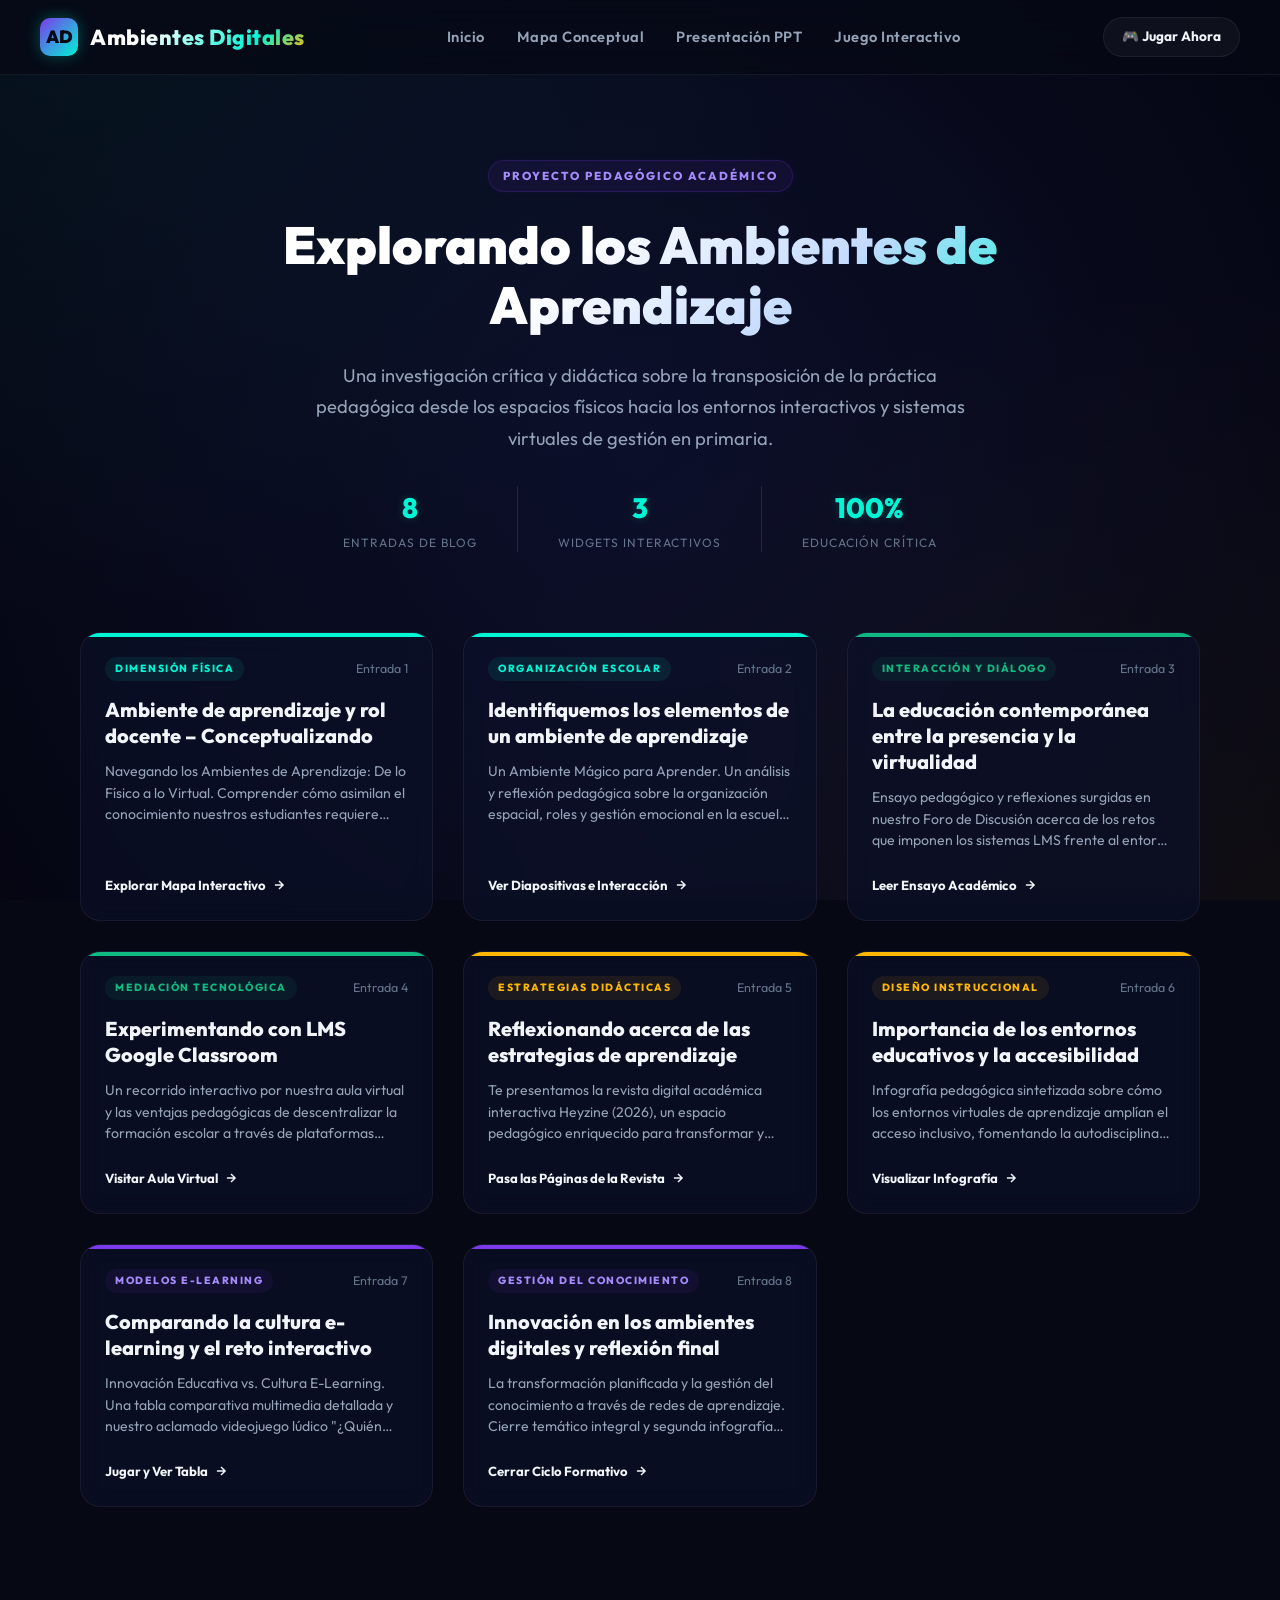
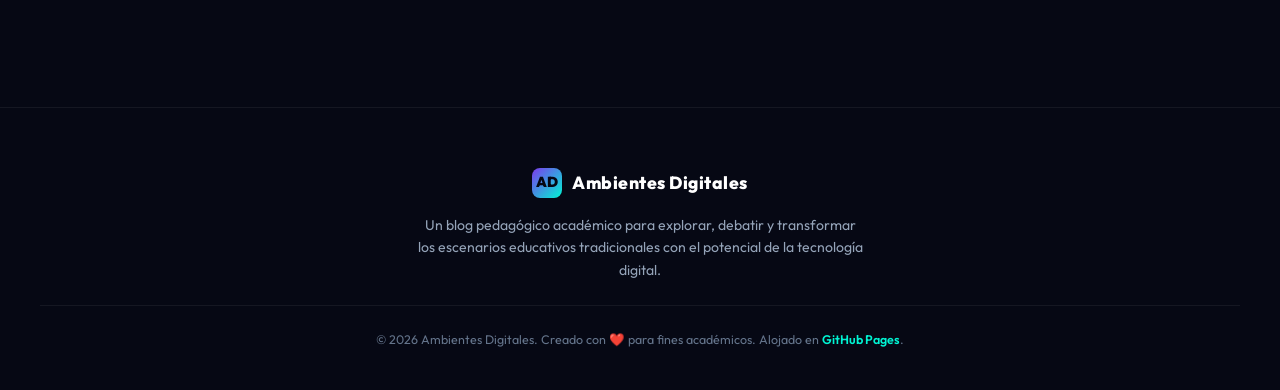
==== index.html @ 8cb9691a "Primer commit: Blog educativo de ambientes digitales" ====
<!DOCTYPE html>
<html lang="es">

<head>
    <meta charset="UTF-8">
    <meta name="viewport" content="width=device-width, initial-scale=1.0">
    <meta name="description" content="Ambientes Digitales - Blog educativo sobre la conceptualización, elementos e impacto de los ambientes de aprendizaje físicos y virtuales en la educación primaria.">
    <title>Ambientes Digitales - Inicio</title>
    <link rel="stylesheet" href="blog.css">
</head>

<body>
    <!-- CABECERA PREMIUM (NAVBAR) -->
    <nav class="navbar" id="navbar">
        <a href="index.html" class="nav-brand">
            <div class="nav-brand-logo">
                <span style="font-weight: 900; color: #060814; font-size: 1.1rem;">AD</span>
            </div>
            <h1>Ambientes Digitales</h1>
        </a>
        <ul class="nav-links" id="nav-links">
            <li><a href="index.html" class="active-nav">Inicio</a></li>
            <li><a href="entrada-1.html">Mapa Conceptual</a></li>
            <li><a href="entrada-2.html">Presentación PPT</a></li>
            <li><a href="entrada-7.html">Juego Interactivo</a></li>
        </ul>
        <a href="entrada-7.html" class="nav-btn">
            <span>🎮 Jugar Ahora</span>
        </a>
        <button class="menu-toggle" id="menu-toggle" aria-label="Abrir menú">
            <span style="font-size: 1.5rem;">☰</span>
        </button>
    </nav>

    <!-- PORTADA DE BIENVENIDA (HERO BANNER) -->
    <header class="hero-section">
        <span class="hero-badge">PROYECTO PEDAGÓGICO ACADÉMICO</span>
        <h2>Explorando los Ambientes de Aprendizaje</h2>
        <p>Una investigación crítica y didáctica sobre la transposición de la práctica pedagógica desde los espacios físicos hacia los entornos interactivos y sistemas virtuales de gestión en primaria.</p>
        
        <div class="hero-stats">
            <div class="stat-item">
                <span class="stat-number">8</span>
                <span class="stat-label">Entradas de Blog</span>
            </div>
            <div class="stat-item" style="border-left: 1px solid rgba(255,255,255,0.1); border-right: 1px solid rgba(255,255,255,0.1); padding: 0 40px;">
                <span class="stat-number">3</span>
                <span class="stat-label">Widgets Interactivos</span>
            </div>
            <div class="stat-item">
                <span class="stat-number">100%</span>
                <span class="stat-label">Educación Crítica</span>
            </div>
        </div>
    </header>

    <!-- REJILLA DE TARJETAS DE ENTRADAS -->
    <main class="posts-section">
        <div class="posts-grid">
            
            <!-- ENTRADA 1 -->
            <a href="entrada-1.html" class="post-card physical-branch">
                <div class="post-card-meta">
                    <span class="post-card-tag">Dimensión Física</span>
                    <span class="post-card-date">Entrada 1</span>
                </div>
                <h3>Ambiente de aprendizaje y rol docente – Conceptualizando</h3>
                <p class="post-card-excerpt">Navegando los Ambientes de Aprendizaje: De lo Físico a lo Virtual. Comprender cómo asimilan el conocimiento nuestros estudiantes requiere mirar con lupa los escenarios donde ocurre la magia de la educación.</p>
                <div class="post-card-action">
                    <span>Explorar Mapa Interactivo</span>
                    <svg viewBox="0 0 24 24"><path d="M5 12h14M12 5l7 7-7 7"/></svg>
                </div>
            </a>

            <!-- ENTRADA 2 -->
            <a href="entrada-2.html" class="post-card physical-branch">
                <div class="post-card-meta">
                    <span class="post-card-tag">Organización Escolar</span>
                    <span class="post-card-date">Entrada 2</span>
                </div>
                <h3>Identifiquemos los elementos de un ambiente de aprendizaje</h3>
                <p class="post-card-excerpt">Un Ambiente Mágico para Aprender. Un análisis y reflexión pedagógica sobre la organización espacial, roles y gestión emocional en la escuela básica de Villavicencio.</p>
                <div class="post-card-action">
                    <span>Ver Diapositivas e Interacción</span>
                    <svg viewBox="0 0 24 24"><path d="M5 12h14M12 5l7 7-7 7"/></svg>
                </div>
            </a>

            <!-- ENTRADA 3 -->
            <a href="entrada-3.html" class="post-card interaction-branch">
                <div class="post-card-meta">
                    <span class="post-card-tag">Interacción y Diálogo</span>
                    <span class="post-card-date">Entrada 3</span>
                </div>
                <h3>La educación contemporánea entre la presencia y la virtualidad</h3>
                <p class="post-card-excerpt">Ensayo pedagógico y reflexiones surgidas en nuestro Foro de Discusión acerca de los retos que imponen los sistemas LMS frente al entorno real humano.</p>
                <div class="post-card-action">
                    <span>Leer Ensayo Académico</span>
                    <svg viewBox="0 0 24 24"><path d="M5 12h14M12 5l7 7-7 7"/></svg>
                </div>
            </a>

            <!-- ENTRADA 4 -->
            <a href="entrada-4.html" class="post-card interaction-branch">
                <div class="post-card-meta">
                    <span class="post-card-tag">Mediación Tecnológica</span>
                    <span class="post-card-date">Entrada 4</span>
                </div>
                <h3>Experimentando con LMS Google Classroom</h3>
                <p class="post-card-excerpt">Un recorrido interactivo por nuestra aula virtual y las ventajas pedagógicas de descentralizar la formación escolar a través de plataformas constructivistas.</p>
                <div class="post-card-action">
                    <span>Visitar Aula Virtual</span>
                    <svg viewBox="0 0 24 24"><path d="M5 12h14M12 5l7 7-7 7"/></svg>
                </div>
            </a>

            <!-- ENTRADA 5 -->
            <a href="entrada-5.html" class="post-card virtual-branch">
                <div class="post-card-meta">
                    <span class="post-card-tag">Estrategias Didácticas</span>
                    <span class="post-card-date">Entrada 5</span>
                </div>
                <h3>Reflexionando acerca de las estrategias de aprendizaje</h3>
                <p class="post-card-excerpt">Te presentamos la revista digital académica interactiva Heyzine (2026), un espacio pedagógico enriquecido para transformar y flexibilizar el quehacer en el aula.</p>
                <div class="post-card-action">
                    <span>Pasa las Páginas de la Revista</span>
                    <svg viewBox="0 0 24 24"><path d="M5 12h14M12 5l7 7-7 7"/></svg>
                </div>
            </a>

            <!-- ENTRADA 6 -->
            <a href="entrada-6.html" class="post-card virtual-branch">
                <div class="post-card-meta">
                    <span class="post-card-tag">Diseño Instruccional</span>
                    <span class="post-card-date">Entrada 6</span>
                </div>
                <h3>Importancia de los entornos educativos y la accesibilidad</h3>
                <p class="post-card-excerpt">Infografía pedagógica sintetizada sobre cómo los entornos virtuales de aprendizaje amplían el acceso inclusivo, fomentando la autodisciplina del estudiante.</p>
                <div class="post-card-action">
                    <span>Visualizar Infografía</span>
                    <svg viewBox="0 0 24 24"><path d="M5 12h14M12 5l7 7-7 7"/></svg>
                </div>
            </a>

            <!-- ENTRADA 7 -->
            <a href="entrada-7.html" class="post-card general-branch">
                <div class="post-card-meta">
                    <span class="post-card-tag">Modelos E-Learning</span>
                    <span class="post-card-date">Entrada 7</span>
                </div>
                <h3>Comparando la cultura e-learning y el reto interactivo</h3>
                <p class="post-card-excerpt">Innovación Educativa vs. Cultura E-Learning. Una tabla comparativa multimedia detallada y nuestro aclamado videojuego lúdico "¿Quién Quiere Ser Gurú?".</p>
                <div class="post-card-action">
                    <span>Jugar y Ver Tabla</span>
                    <svg viewBox="0 0 24 24"><path d="M5 12h14M12 5l7 7-7 7"/></svg>
                </div>
            </a>

            <!-- ENTRADA 8 -->
            <a href="entrada-8.html" class="post-card general-branch">
                <div class="post-card-meta">
                    <span class="post-card-tag">Gestión del Conocimiento</span>
                    <span class="post-card-date">Entrada 8</span>
                </div>
                <h3>Innovación en los ambientes digitales y reflexión final</h3>
                <p class="post-card-excerpt">La transformación planificada y la gestión del conocimiento a través de redes de aprendizaje. Cierre temático integral y segunda infografía visual.</p>
                <div class="post-card-action">
                    <span>Cerrar Ciclo Formativo</span>
                    <svg viewBox="0 0 24 24"><path d="M5 12h14M12 5l7 7-7 7"/></svg>
                </div>
            </a>

        </div>
    </main>

    <!-- PIE DE PÁGINA -->
    <footer class="footer">
        <div class="footer-content">
            <a href="index.html" class="footer-logo">
                <div class="footer-logo-box">
                    <span style="font-weight: 900; color: #060814; font-size: 0.9rem;">AD</span>
                </div>
                <h4>Ambientes Digitales</h4>
            </a>
            <p class="footer-tagline">Un blog pedagógico académico para explorar, debatir y transformar los escenarios educativos tradicionales con el potencial de la tecnología digital.</p>
            <div class="footer-divider"></div>
            <p class="footer-copyright">&copy; 2026 Ambientes Digitales. Creado con ❤️ para fines académicos. Alojado en <a href="https://pages.github.com/" target="_blank" rel="noopener noreferrer">GitHub Pages</a>.</p>
        </div>
    </footer>

    <!-- MOBILE NAV TOGGLE SCRIPT -->
    <script>
        const menuToggle = document.getElementById('menu-toggle');
        const navLinks = document.getElementById('nav-links');
        
        menuToggle.addEventListener('click', () => {
            navLinks.style.display = navLinks.style.display === 'flex' ? 'none' : 'flex';
            if(navLinks.style.display === 'flex') {
                navLinks.style.flexDirection = 'column';
                navLinks.style.position = 'absolute';
                navLinks.style.top = '75px';
                navLinks.style.left = '0';
                navLinks.style.width = '100%';
                navLinks.style.background = 'rgba(6, 8, 20, 0.95)';
                navLinks.style.padding = '20px';
                navLinks.style.borderBottom = '1px solid rgba(255,255,255,0.06)';
            }
        });

        // Efecto scroll en Navbar
        window.addEventListener('scroll', () => {
            const navbar = document.getElementById('navbar');
            if (window.scrollY > 20) {
                navbar.classList.add('scrolled');
            } else {
                navbar.classList.remove('scrolled');
            }
        });
    </script>
</body>

</html>
---- blog.css ----
/* ==========================================================================
   BLOG ESTÁTICO PREMIUM - SISTEMA DE DISEÑO GLOBAL (blog.css)
   ========================================================================== */

/* Importación de Google Fonts: Outfit */
@import url('https://fonts.googleapis.com/css2?family=Outfit:wght@300;400;500;600;700;800;900&display=swap');

/* Variables CSS - Paleta Neon y Superficies */
:root {
    --bg-primary: #060814;
    --bg-surface: rgba(13, 17, 43, 0.6);
    --bg-surface-hover: rgba(22, 28, 66, 0.75);
    --border-color: rgba(255, 255, 255, 0.06);
    --border-color-hover: rgba(0, 245, 212, 0.35);
    
    --text-primary: #f1f5f9;
    --text-secondary: #94a3b8;
    --text-muted: #64748b;
    
    /* Neon Accents */
    --neon-cyan: #00f5d4;
    --neon-green: #10b981;
    --neon-yellow: #ffb703;
    --neon-purple: #7c3aed;
    --neon-pink: #ff007f;
    
    --transition-smooth: all 0.3s cubic-bezier(0.4, 0, 0.2, 1);
    --font-outfit: 'Outfit', -apple-system, BlinkMacSystemFont, "Segoe UI", Roboto, sans-serif;
}

/* Reset y Estilos Base */
* {
    box-sizing: border-box;
    margin: 0;
    padding: 0;
}

body {
    background-color: var(--bg-primary);
    background-image:
        radial-gradient(at 0% 0%, rgba(0, 245, 212, 0.05) 0px, transparent 50%),
        radial-gradient(at 100% 100%, rgba(255, 183, 3, 0.04) 0px, transparent 50%),
        radial-gradient(circle at center, #0c0f2a 0%, #050612 100%);
    background-attachment: fixed;
    color: var(--text-primary);
    font-family: var(--font-outfit);
    line-height: 1.6;
    overflow-x: hidden;
    -webkit-font-smoothing: antialiased;
}

/* Scrollbar Personalizado */
::-webkit-scrollbar {
    width: 8px;
    height: 8px;
}
::-webkit-scrollbar-track {
    background: rgba(255, 255, 255, 0.02);
}
::-webkit-scrollbar-thumb {
    background: rgba(255, 255, 255, 0.1);
    border-radius: 4px;
}
::-webkit-scrollbar-thumb:hover {
    background: rgba(0, 245, 212, 0.4);
}

/* ==========================================================================
   CABECERA PREMIUM (NAVBAR)
   ========================================================================== */
.navbar {
    position: fixed;
    top: 0;
    left: 0;
    width: 100%;
    height: 75px;
    background: rgba(6, 8, 20, 0.75);
    backdrop-filter: blur(16px);
    -webkit-backdrop-filter: blur(16px);
    border-bottom: 1px solid var(--border-color);
    z-index: 1000;
    display: flex;
    justify-content: space-between;
    align-items: center;
    padding: 0 40px;
    transition: var(--transition-smooth);
}

.navbar.scrolled {
    height: 65px;
    background: rgba(5, 7, 18, 0.9);
    box-shadow: 0 4px 30px rgba(0, 0, 0, 0.3);
}

.nav-brand {
    display: flex;
    align-items: center;
    gap: 12px;
    text-decoration: none;
}

.nav-brand-logo {
    display: flex;
    align-items: center;
    justify-content: center;
    width: 38px;
    height: 38px;
    border-radius: 10px;
    background: linear-gradient(135deg, var(--neon-purple), var(--neon-cyan));
    box-shadow: 0 0 15px rgba(0, 245, 212, 0.3);
}

.nav-brand h1 {
    font-size: 1.35rem;
    font-weight: 800;
    background: linear-gradient(135deg, #ffffff 30%, var(--neon-cyan) 75%, var(--neon-yellow) 100%);
    -webkit-background-clip: text;
    -webkit-text-fill-color: transparent;
    letter-spacing: 0.5px;
}

.nav-links {
    display: flex;
    align-items: center;
    gap: 32px;
    list-style: none;
}

.nav-links a {
    color: var(--text-secondary);
    text-decoration: none;
    font-size: 0.92rem;
    font-weight: 600;
    letter-spacing: 0.5px;
    transition: var(--transition-smooth);
    position: relative;
    padding: 6px 0;
}

.nav-links a:hover {
    color: var(--neon-cyan);
    text-shadow: 0 0 8px rgba(0, 245, 212, 0.4);
}

.nav-links a::after {
    content: '';
    position: absolute;
    bottom: 0;
    left: 0;
    width: 0;
    height: 2px;
    background: var(--neon-cyan);
    box-shadow: 0 0 8px var(--neon-cyan);
    transition: var(--transition-smooth);
}

.nav-links a:hover::after {
    width: 100%;
}

.nav-btn {
    background: rgba(255, 255, 255, 0.04);
    border: 1px solid var(--border-color);
    color: var(--text-primary);
    padding: 8px 18px;
    border-radius: 20px;
    font-size: 0.85rem;
    font-weight: 700;
    text-decoration: none;
    display: inline-flex;
    align-items: center;
    gap: 8px;
    cursor: pointer;
    transition: var(--transition-smooth);
}

.nav-btn:hover {
    background: var(--neon-cyan);
    color: #060814;
    border-color: var(--neon-cyan);
    box-shadow: 0 0 15px rgba(0, 245, 212, 0.4);
    transform: translateY(-1px);
}

.menu-toggle {
    display: none;
    background: transparent;
    border: none;
    color: var(--text-primary);
    font-size: 1.5rem;
    cursor: pointer;
    outline: none;
}

/* ==========================================================================
   PORTADA DE BIENVENIDA (BANNER)
   ========================================================================== */
.hero-section {
    padding: 160px 20px 80px 20px;
    text-align: center;
    max-width: 900px;
    margin: 0 auto;
    position: relative;
}

.hero-badge {
    background: rgba(124, 58, 237, 0.08);
    border: 1px solid rgba(124, 58, 237, 0.2);
    color: #a78bfa;
    font-size: 0.72rem;
    font-weight: 800;
    text-transform: uppercase;
    letter-spacing: 2px;
    padding: 6px 14px;
    border-radius: 30px;
    display: inline-block;
    margin-bottom: 24px;
    box-shadow: 0 0 10px rgba(124, 58, 237, 0.05);
}

.hero-section h2 {
    font-size: 3.25rem;
    font-weight: 900;
    line-height: 1.15;
    margin-bottom: 24px;
    background: linear-gradient(135deg, #ffffff 40%, #c3dafe 70%, var(--neon-cyan) 100%);
    -webkit-background-clip: text;
    -webkit-text-fill-color: transparent;
}

.hero-section p {
    font-size: 1.15rem;
    color: var(--text-secondary);
    max-width: 650px;
    margin: 0 auto 32px auto;
    line-height: 1.7;
}

.hero-stats {
    display: flex;
    justify-content: center;
    align-items: center;
    gap: 40px;
    margin-top: 20px;
}

.stat-item {
    display: flex;
    flex-direction: column;
    align-items: center;
}

.stat-number {
    font-size: 1.75rem;
    font-weight: 800;
    color: var(--neon-cyan);
    text-shadow: 0 0 10px rgba(0, 245, 212, 0.2);
}

.stat-label {
    font-size: 0.75rem;
    color: var(--text-muted);
    text-transform: uppercase;
    letter-spacing: 1px;
    margin-top: 2px;
}

/* ==========================================================================
   REJILLA DE TARJETAS DE ENTRADAS (INDEX GRID)
   ========================================================================== */
.posts-section {
    padding: 0 40px 100px 40px;
    max-width: 1200px;
    margin: 0 auto;
}

.posts-grid {
    display: grid;
    grid-template-columns: repeat(auto-fill, minmax(350px, 1fr));
    gap: 30px;
}

/* Estilo Glassmorphism Premium de Tarjetas */
.post-card {
    background: var(--bg-surface);
    backdrop-filter: blur(12px);
    -webkit-backdrop-filter: blur(12px);
    border: 1px solid var(--border-color);
    border-radius: 20px;
    padding: 24px;
    display: flex;
    flex-direction: column;
    height: 100%;
    position: relative;
    overflow: hidden;
    text-decoration: none;
    color: var(--text-primary);
    transition: var(--transition-smooth);
}

/* Brillo Neón en el hover */
.post-card::before {
    content: '';
    position: absolute;
    top: 0;
    left: 0;
    width: 100%;
    height: 4px;
    transition: var(--transition-smooth);
}

.post-card.physical-branch::before { background: var(--neon-cyan); }
.post-card.interaction-branch::before { background: var(--neon-green); }
.post-card.virtual-branch::before { background: var(--neon-yellow); }
.post-card.general-branch::before { background: var(--neon-purple); }

.post-card:hover {
    background: var(--bg-surface-hover);
    transform: translateY(-6px);
    box-shadow: 0 15px 35px rgba(0, 0, 0, 0.4);
}

.post-card.physical-branch:hover { border-color: rgba(0, 245, 212, 0.25); box-shadow: 0 15px 35px rgba(0, 245, 212, 0.05); }
.post-card.interaction-branch:hover { border-color: rgba(16, 185, 129, 0.25); box-shadow: 0 15px 35px rgba(16, 185, 129, 0.05); }
.post-card.virtual-branch:hover { border-color: rgba(255, 183, 3, 0.25); box-shadow: 0 15px 35px rgba(255, 183, 3, 0.05); }
.post-card.general-branch:hover { border-color: rgba(124, 58, 237, 0.25); box-shadow: 0 15px 35px rgba(124, 58, 237, 0.05); }

/* Detalles internos de Tarjetas */
.post-card-meta {
    display: flex;
    justify-content: space-between;
    align-items: center;
    margin-bottom: 16px;
}

.post-card-tag {
    font-size: 0.65rem;
    font-weight: 800;
    text-transform: uppercase;
    letter-spacing: 1.5px;
    padding: 4px 10px;
    border-radius: 20px;
}

.post-card.physical-branch .post-card-tag { background: rgba(0, 245, 212, 0.08); color: var(--neon-cyan); }
.post-card.interaction-branch .post-card-tag { background: rgba(16, 185, 129, 0.08); color: var(--neon-green); }
.post-card.virtual-branch .post-card-tag { background: rgba(255, 183, 3, 0.08); color: var(--neon-yellow); }
.post-card.general-branch .post-card-tag { background: rgba(124, 58, 237, 0.08); color: #a78bfa; }

.post-card-date {
    font-size: 0.78rem;
    color: var(--text-muted);
}

.post-card h3 {
    font-size: 1.25rem;
    font-weight: 800;
    margin-bottom: 12px;
    line-height: 1.3;
    transition: var(--transition-smooth);
}

.post-card:hover h3 {
    color: #ffffff;
}

.post-card.physical-branch:hover h3 { text-shadow: 0 0 5px rgba(0, 245, 212, 0.2); }
.post-card.interaction-branch:hover h3 { text-shadow: 0 0 5px rgba(16, 185, 129, 0.2); }
.post-card.virtual-branch:hover h3 { text-shadow: 0 0 5px rgba(255, 183, 3, 0.2); }
.post-card.general-branch:hover h3 { text-shadow: 0 0 5px rgba(124, 58, 237, 0.2); }

.post-card-excerpt {
    font-size: 0.88rem;
    color: var(--text-secondary);
    line-height: 1.5;
    margin-bottom: 24px;
    display: -webkit-box;
    -webkit-line-clamp: 3;
    -webkit-box-orient: vertical;
    overflow: hidden;
}

.post-card-action {
    margin-top: auto;
    font-size: 0.82rem;
    font-weight: 700;
    display: inline-flex;
    align-items: center;
    gap: 6px;
    color: var(--text-primary);
    transition: var(--transition-smooth);
}

.post-card-action svg {
    width: 14px;
    height: 14px;
    stroke: currentColor;
    stroke-width: 2.5;
    fill: none;
    transition: var(--transition-smooth);
}

.post-card:hover .post-card-action {
    gap: 10px;
}
.post-card.physical-branch:hover .post-card-action { color: var(--neon-cyan); }
.post-card.interaction-branch:hover .post-card-action { color: var(--neon-green); }
.post-card.virtual-branch:hover .post-card-action { color: var(--neon-yellow); }
.post-card.general-branch:hover .post-card-action { color: #a78bfa; }

/* ==========================================================================
   ESTRUCTURA DE PÁGINAS DE ENTRADAS (ARTICLE VIEW)
   ========================================================================== */
.article-container {
    max-width: 820px;
    margin: 120px auto 80px auto;
    padding: 0 24px;
}

/* Cabecera del Artículo */
.article-header {
    margin-bottom: 35px;
    text-align: center;
}

.back-link {
    display: inline-flex;
    align-items: center;
    gap: 8px;
    color: var(--text-secondary);
    text-decoration: none;
    font-size: 0.88rem;
    font-weight: 700;
    margin-bottom: 24px;
    transition: var(--transition-smooth);
}

.back-link:hover {
    color: var(--neon-cyan);
    transform: translateX(-4px);
}

.back-link svg {
    width: 16px;
    height: 16px;
    stroke: currentColor;
    stroke-width: 2.5;
    fill: none;
}

.article-title {
    font-size: 2.5rem;
    font-weight: 900;
    line-height: 1.2;
    color: #ffffff;
    margin-bottom: 20px;
    background: linear-gradient(135deg, #ffffff 40%, var(--neon-cyan) 100%);
    -webkit-background-clip: text;
    -webkit-text-fill-color: transparent;
}

.article-meta {
    display: flex;
    justify-content: center;
    align-items: center;
    gap: 20px;
    font-size: 0.85rem;
    color: var(--text-muted);
}

.author-info {
    display: flex;
    align-items: center;
    gap: 8px;
}

.author-avatar {
    width: 24px;
    height: 24px;
    border-radius: 50%;
    background: var(--neon-purple);
}

/* Cuerpo del Artículo */
.article-content {
    background: var(--bg-surface);
    backdrop-filter: blur(12px);
    -webkit-backdrop-filter: blur(12px);
    border: 1px solid var(--border-color);
    border-radius: 24px;
    padding: 40px;
    font-size: 1.05rem;
    color: var(--text-primary);
    line-height: 1.7;
    margin-bottom: 40px;
    box-shadow: 0 10px 30px rgba(0, 0, 0, 0.3);
}

.article-content h2 {
    font-size: 1.6rem;
    font-weight: 800;
    color: #ffffff;
    margin: 35px 0 16px 0;
    display: flex;
    align-items: center;
    gap: 10px;
}

.article-content h2::before {
    content: '';
    display: inline-block;
    width: 4px;
    height: 24px;
    background: var(--neon-cyan);
    border-radius: 2px;
    box-shadow: 0 0 8px var(--neon-cyan);
}

.article-content p {
    margin-bottom: 20px;
}

.article-content strong {
    color: #ffffff;
    font-weight: 700;
}

/* Citas Destacadas Premium (Blockquotes) */
.article-quote {
    background: rgba(124, 58, 237, 0.05);
    border-left: 4px solid var(--neon-purple);
    border-radius: 0 16px 16px 0;
    padding: 20px 24px;
    margin: 30px 0;
    font-style: italic;
    font-size: 1.08rem;
    color: #c084fc;
}

.article-quote-author {
    display: block;
    font-size: 0.8rem;
    font-style: normal;
    font-weight: 700;
    text-transform: uppercase;
    letter-spacing: 1px;
    color: var(--text-muted);
    margin-top: 8px;
}

/* Bloques de Referencias Bibliográficas */
.references-box {
    background: rgba(255, 255, 255, 0.01);
    border: 1px solid rgba(255, 255, 255, 0.03);
    border-radius: 16px;
    padding: 24px;
    margin-top: 40px;
}

.references-box h3 {
    font-size: 0.95rem;
    text-transform: uppercase;
    letter-spacing: 1.5px;
    color: var(--text-secondary);
    margin-bottom: 16px;
    font-weight: 700;
}

.references-list {
    list-style: none;
    font-size: 0.88rem;
    color: var(--text-secondary);
    display: flex;
    flex-direction: column;
    gap: 12px;
}

.references-list li {
    padding-left: 16px;
    text-indent: -16px;
}

/* ==========================================================================
   COMPONENTES INTERACTIVOS INCORPORADOS (WIDGETS)
   ========================================================================== */

/* 1. Visor de Diapositivas (Slider/PDF) en Entrada 2 */
.slide-viewer-container {
    background: #000;
    border-radius: 16px;
    border: 1px solid rgba(255, 255, 255, 0.08);
    position: relative;
    overflow: hidden;
    margin: 30px 0;
    box-shadow: 0 10px 25px rgba(0, 0, 0, 0.5);
}

.slide-viewer-header {
    background: rgba(13, 17, 43, 0.9);
    padding: 12px 20px;
    display: flex;
    justify-content: space-between;
    align-items: center;
    border-bottom: 1px solid rgba(255, 255, 255, 0.05);
}

.slide-viewer-title {
    font-size: 0.85rem;
    font-weight: 700;
    color: var(--neon-cyan);
    text-transform: uppercase;
    letter-spacing: 1px;
}

.slide-iframe {
    width: 100%;
    height: 480px;
    border: none;
    display: block;
}

/* Acordeón para Resumen de Diapositivas (Entrada 2) */
.slides-accordion-box {
    margin: 30px 0;
    display: flex;
    flex-direction: column;
    gap: 12px;
}

.slide-accordion-item {
    border: 1px solid var(--border-color);
    border-radius: 12px;
    overflow: hidden;
    background: rgba(255, 255, 255, 0.01);
}

.slide-accordion-header {
    background: rgba(255, 255, 255, 0.02);
    padding: 16px 20px;
    font-weight: 700;
    font-size: 0.95rem;
    display: flex;
    justify-content: space-between;
    align-items: center;
    cursor: pointer;
    transition: var(--transition-smooth);
}

.slide-accordion-header:hover {
    background: rgba(0, 245, 212, 0.04);
    color: var(--neon-cyan);
}

.slide-accordion-icon {
    width: 12px;
    height: 12px;
    stroke: currentColor;
    stroke-width: 2.5;
    fill: none;
    transition: transform 0.25s;
}

.slide-accordion-item.open .slide-accordion-icon {
    transform: rotate(180deg);
}

.slide-accordion-body {
    max-height: 0;
    overflow: hidden;
    transition: max-height 0.3s cubic-bezier(0, 1, 0, 1);
    background: rgba(0, 0, 0, 0.1);
}

.slide-accordion-item.open .slide-accordion-body {
    max-height: 500px;
    transition: max-height 0.3s cubic-bezier(1, 0, 1, 0);
}

.slide-accordion-content {
    padding: 20px;
    font-size: 0.92rem;
    color: var(--text-secondary);
    line-height: 1.6;
}

/* 2. Tarjetas Premium de Recursos Externos (Google Classroom & Heyzine) */
.resource-embed-card {
    background: linear-gradient(135deg, rgba(13, 17, 43, 0.8), rgba(6, 8, 20, 0.9));
    border: 1px solid var(--border-color);
    border-radius: 20px;
    padding: 32px;
    margin: 30px 0;
    display: flex;
    align-items: center;
    gap: 30px;
    position: relative;
    overflow: hidden;
}

.resource-embed-card::after {
    content: '';
    position: absolute;
    bottom: -50px;
    right: -50px;
    width: 150px;
    height: 150px;
    background: radial-gradient(circle, rgba(0, 245, 212, 0.15) 0%, transparent 70%);
    pointer-events: none;
}

.resource-card-icon-box {
    width: 70px;
    height: 70px;
    border-radius: 16px;
    background: rgba(255, 255, 255, 0.03);
    border: 1px solid rgba(255, 255, 255, 0.08);
    display: flex;
    align-items: center;
    justify-content: center;
    flex-shrink: 0;
}

.resource-card-icon-box.classroom {
    background: rgba(16, 185, 129, 0.05);
    border-color: rgba(16, 185, 129, 0.2);
}

.resource-card-icon-box.heyzine {
    background: rgba(255, 183, 3, 0.05);
    border-color: rgba(255, 183, 3, 0.2);
}

.resource-card-info {
    flex-grow: 1;
}

.resource-card-title {
    font-size: 1.15rem;
    font-weight: 800;
    color: #ffffff;
    margin-bottom: 6px;
}

.resource-card-desc {
    font-size: 0.88rem;
    color: var(--text-secondary);
    margin-bottom: 16px;
}

/* 3. Visualizador Lightbox de Imágenes (Infografías 1 & 2, Cuadro Comparativo) */
.lightbox-trigger-box {
    position: relative;
    border-radius: 16px;
    border: 1px solid var(--border-color);
    overflow: hidden;
    margin: 30px 0;
    cursor: zoom-in;
    box-shadow: 0 10px 25px rgba(0, 0, 0, 0.3);
}

.lightbox-trigger-img {
    width: 100%;
    height: auto;
    display: block;
    transition: var(--transition-smooth);
}

.lightbox-trigger-box:hover .lightbox-trigger-img {
    transform: scale(1.02);
}

.lightbox-overlay-label {
    position: absolute;
    bottom: 0;
    left: 0;
    width: 100%;
    padding: 16px;
    background: linear-gradient(to top, rgba(6, 8, 20, 0.95) 40%, rgba(6, 8, 20, 0.7) 70%, transparent 100%);
    display: flex;
    justify-content: space-between;
    align-items: center;
    transform: translateY(100%);
    transition: var(--transition-smooth);
}

.lightbox-trigger-box:hover .lightbox-overlay-label {
    transform: translateY(0);
}

.lightbox-label-text {
    font-size: 0.85rem;
    font-weight: 700;
    color: #ffffff;
}

.lightbox-label-icon {
    font-size: 0.75rem;
    font-weight: 800;
    text-transform: uppercase;
    letter-spacing: 1px;
    color: var(--neon-cyan);
    display: flex;
    align-items: center;
    gap: 4px;
}

/* Lightbox Modal Real */
.lightbox-modal {
    position: fixed;
    top: 0;
    left: 0;
    width: 100%;
    height: 100%;
    background: rgba(4, 5, 12, 0.95);
    z-index: 10000;
    display: none;
    align-items: center;
    justify-content: center;
    padding: 20px;
    cursor: zoom-out;
}

.lightbox-modal.active {
    display: flex;
    animation: lightboxFadeIn 0.3s ease forwards;
}

@keyframes lightboxFadeIn {
    from { opacity: 0; }
    to { opacity: 1; }
}

.lightbox-modal-content {
    max-width: 95%;
    max-height: 90%;
    object-fit: contain;
    border-radius: 12px;
    border: 1px solid rgba(255, 255, 255, 0.1);
    box-shadow: 0 10px 40px rgba(0, 0, 0, 0.8);
    transform: scale(0.95);
    transition: var(--transition-smooth);
}

.lightbox-modal.active .lightbox-modal-content {
    transform: scale(1);
}

.lightbox-modal-close {
    position: absolute;
    top: 24px;
    right: 24px;
    background: rgba(255, 255, 255, 0.05);
    border: 1px solid rgba(255, 255, 255, 0.1);
    color: #ffffff;
    width: 40px;
    height: 40px;
    border-radius: 50%;
    cursor: pointer;
    display: flex;
    align-items: center;
    justify-content: center;
    font-size: 1.2rem;
    transition: var(--transition-smooth);
}

.lightbox-modal-close:hover {
    background: rgba(255, 0, 127, 0.2);
    color: var(--neon-pink);
    border-color: var(--neon-pink);
}

/* ==========================================================================
   WIDGET DE COMENTARIOS (CUSDIS SECTION)
   ========================================================================== */
.comments-section {
    background: var(--bg-surface);
    backdrop-filter: blur(12px);
    border: 1px solid var(--border-color);
    border-radius: 24px;
    padding: 32px 40px;
    margin-top: 40px;
    box-shadow: 0 10px 30px rgba(0, 0, 0, 0.3);
}

.comments-title {
    font-size: 1.2rem;
    font-weight: 800;
    color: #ffffff;
    margin-bottom: 24px;
    display: flex;
    align-items: center;
    gap: 8px;
}

.comments-title svg {
    width: 18px;
    height: 18px;
    stroke: var(--neon-cyan);
    stroke-width: 2.5;
    fill: none;
}

/* ==========================================================================
   PIE DE PÁGINA (FOOTER)
   ========================================================================== */
.footer {
    background: rgba(6, 8, 20, 0.9);
    border-top: 1px solid var(--border-color);
    padding: 60px 40px 40px 40px;
    text-align: center;
    margin-top: 100px;
}

.footer-content {
    max-width: 1200px;
    margin: 0 auto;
}

.footer-logo {
    display: inline-flex;
    align-items: center;
    gap: 10px;
    margin-bottom: 16px;
    text-decoration: none;
}

.footer-logo-box {
    width: 30px;
    height: 30px;
    border-radius: 8px;
    background: linear-gradient(135deg, var(--neon-purple), var(--neon-cyan));
    display: flex;
    align-items: center;
    justify-content: center;
}

.footer-logo h4 {
    font-size: 1.1rem;
    font-weight: 800;
    color: #ffffff;
    letter-spacing: 0.5px;
}

.footer-tagline {
    font-size: 0.88rem;
    color: var(--text-secondary);
    margin-bottom: 24px;
    max-width: 450px;
    margin-left: auto;
    margin-right: auto;
}

.footer-divider {
    height: 1px;
    background: var(--border-color);
    margin-bottom: 24px;
}

.footer-copyright {
    font-size: 0.78rem;
    color: var(--text-muted);
}

.footer-copyright a {
    color: var(--neon-cyan);
    text-decoration: none;
    font-weight: 600;
}

/* ==========================================================================
   8. RESPONSIVE DESIGN (MEDIA QUERIES DE ADAPTACIÓN)
   ========================================================================== */
@media (max-width: 991px) {
    .navbar {
        padding: 0 24px;
    }
    
    .hero-section h2 {
        font-size: 2.5rem;
    }
    
    .posts-grid {
        grid-template-columns: 1fr;
    }
    
    .article-title {
        font-size: 2.1rem;
    }
    
    .article-content {
        padding: 24px;
    }
}

@media (max-width: 768px) {
    .nav-links {
        display: none; /* Se implementará menu móvil overlay en js si es necesario */
    }
    
    .menu-toggle {
        display: block;
    }
    
    .hero-stats {
        flex-direction: column;
        gap: 20px;
    }
    
    .resource-embed-card {
        flex-direction: column;
        text-align: center;
        padding: 24px;
        gap: 16px;
    }
    
    .resource-card-icon-box {
        margin: 0 auto;
    }
}
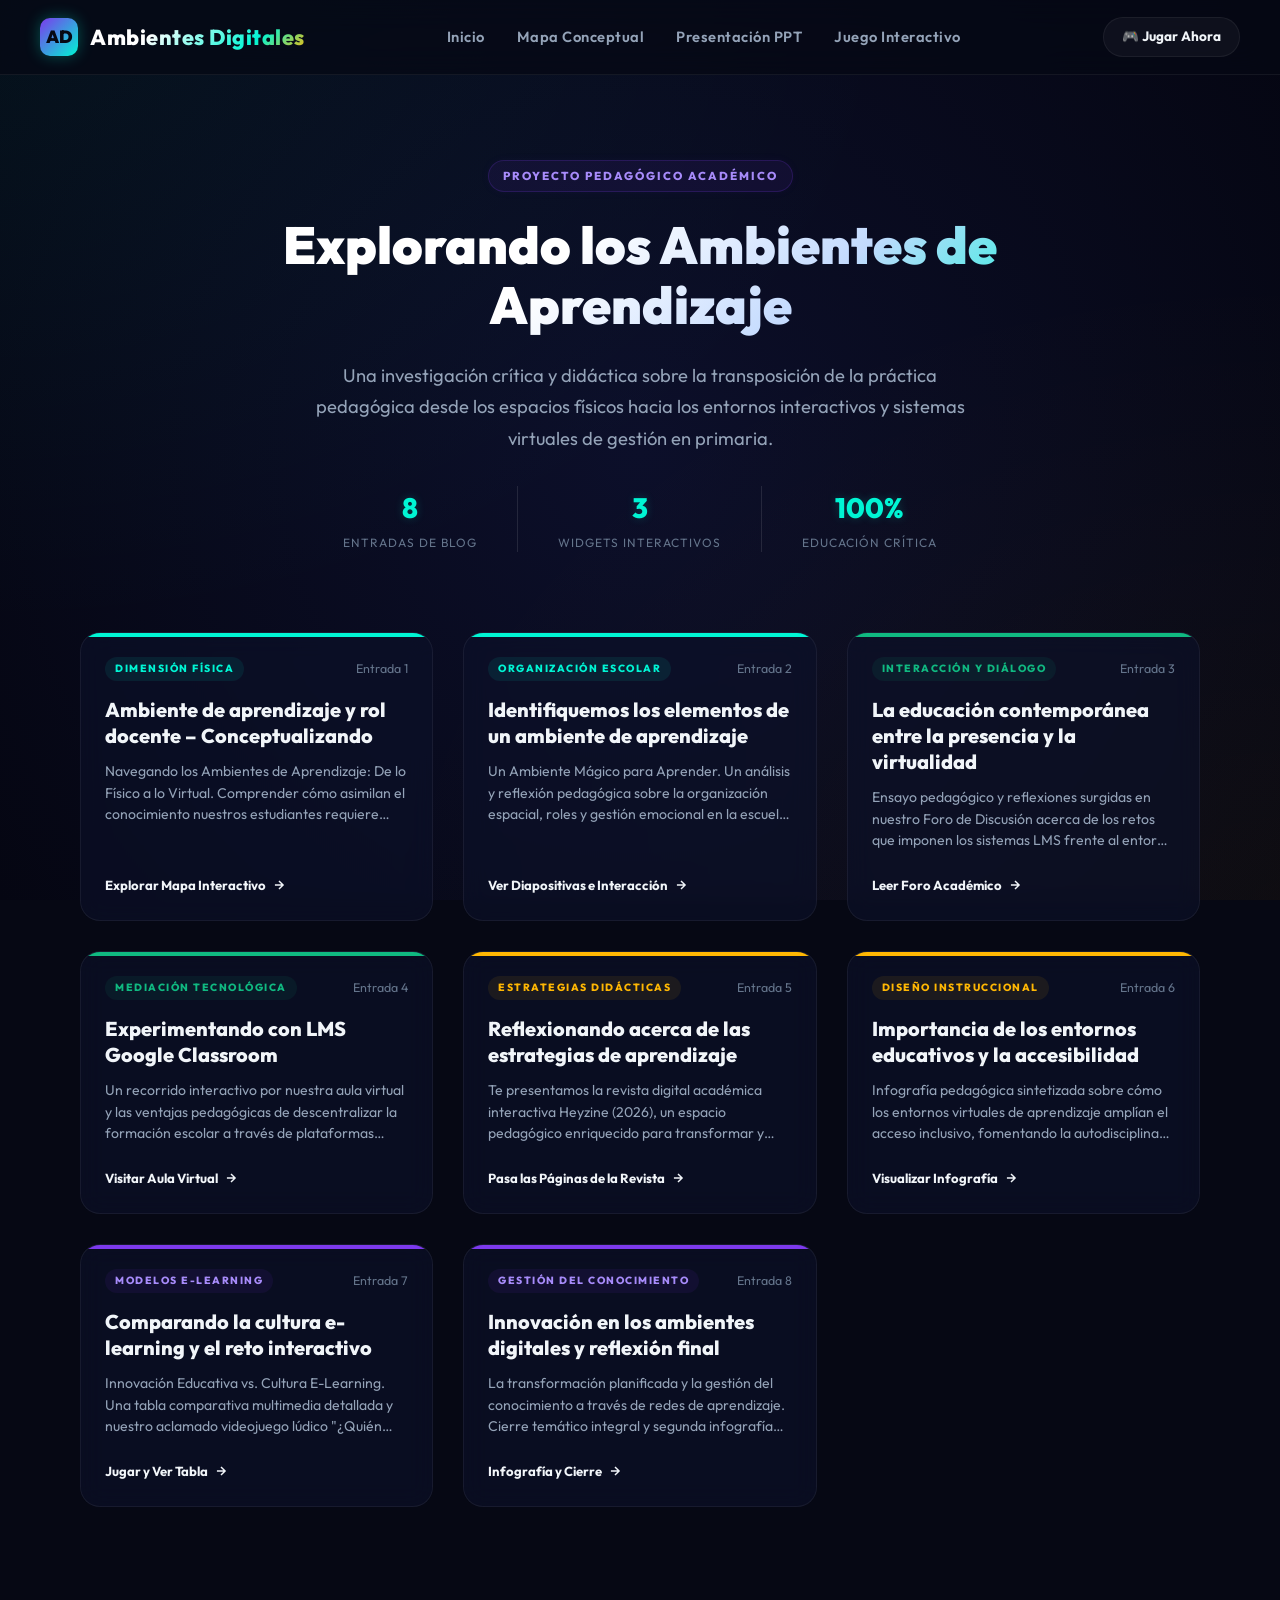
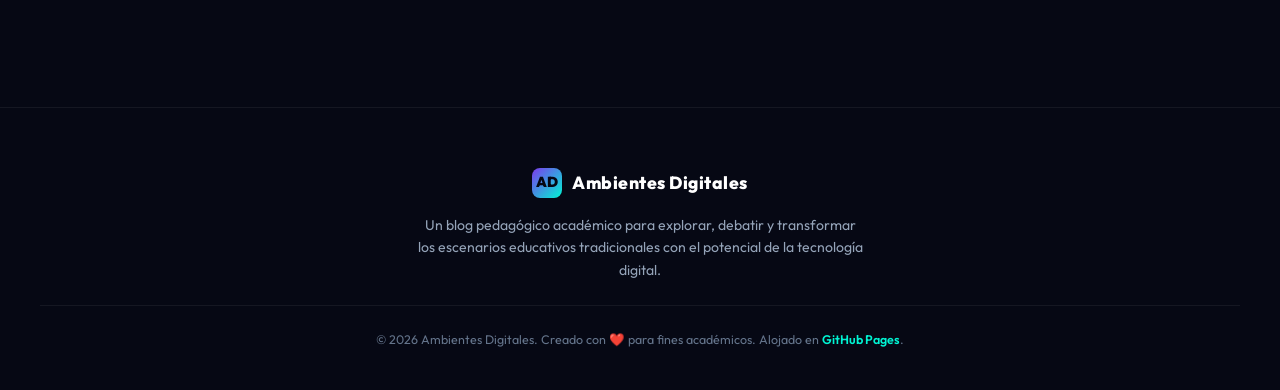
==== commit 962ed56f: "Se mejoró el visor de imágenes con zoom y arrastre" ====
--- a/index.html
+++ b/index.html
@@ -4,7 +4,8 @@
 <head>
     <meta charset="UTF-8">
     <meta name="viewport" content="width=device-width, initial-scale=1.0">
-    <meta name="description" content="Ambientes Digitales - Blog educativo sobre la conceptualización, elementos e impacto de los ambientes de aprendizaje físicos y virtuales en la educación primaria.">
+    <meta name="description"
+        content="Ambientes Digitales - Blog educativo sobre la conceptualización, elementos e impacto de los ambientes de aprendizaje físicos y virtuales en la educación primaria.">
     <title>Ambientes Digitales - Inicio</title>
     <link rel="stylesheet" href="blog.css">
 </head>
@@ -36,14 +37,16 @@
     <header class="hero-section">
         <span class="hero-badge">PROYECTO PEDAGÓGICO ACADÉMICO</span>
         <h2>Explorando los Ambientes de Aprendizaje</h2>
-        <p>Una investigación crítica y didáctica sobre la transposición de la práctica pedagógica desde los espacios físicos hacia los entornos interactivos y sistemas virtuales de gestión en primaria.</p>
-        
+        <p>Una investigación crítica y didáctica sobre la transposición de la práctica pedagógica desde los espacios
+            físicos hacia los entornos interactivos y sistemas virtuales de gestión en primaria.</p>
+
         <div class="hero-stats">
             <div class="stat-item">
                 <span class="stat-number">8</span>
                 <span class="stat-label">Entradas de Blog</span>
             </div>
-            <div class="stat-item" style="border-left: 1px solid rgba(255,255,255,0.1); border-right: 1px solid rgba(255,255,255,0.1); padding: 0 40px;">
+            <div class="stat-item"
+                style="border-left: 1px solid rgba(255,255,255,0.1); border-right: 1px solid rgba(255,255,255,0.1); padding: 0 40px;">
                 <span class="stat-number">3</span>
                 <span class="stat-label">Widgets Interactivos</span>
             </div>
@@ -57,7 +60,7 @@
     <!-- REJILLA DE TARJETAS DE ENTRADAS -->
     <main class="posts-section">
         <div class="posts-grid">
-            
+
             <!-- ENTRADA 1 -->
             <a href="entrada-1.html" class="post-card physical-branch">
                 <div class="post-card-meta">
@@ -65,10 +68,14 @@
                     <span class="post-card-date">Entrada 1</span>
                 </div>
                 <h3>Ambiente de aprendizaje y rol docente – Conceptualizando</h3>
-                <p class="post-card-excerpt">Navegando los Ambientes de Aprendizaje: De lo Físico a lo Virtual. Comprender cómo asimilan el conocimiento nuestros estudiantes requiere mirar con lupa los escenarios donde ocurre la magia de la educación.</p>
+                <p class="post-card-excerpt">Navegando los Ambientes de Aprendizaje: De lo Físico a lo Virtual.
+                    Comprender cómo asimilan el conocimiento nuestros estudiantes requiere mirar con lupa los escenarios
+                    donde ocurre la magia de la educación.</p>
                 <div class="post-card-action">
                     <span>Explorar Mapa Interactivo</span>
-                    <svg viewBox="0 0 24 24"><path d="M5 12h14M12 5l7 7-7 7"/></svg>
+                    <svg viewBox="0 0 24 24">
+                        <path d="M5 12h14M12 5l7 7-7 7" />
+                    </svg>
                 </div>
             </a>
 
@@ -79,10 +86,13 @@
                     <span class="post-card-date">Entrada 2</span>
                 </div>
                 <h3>Identifiquemos los elementos de un ambiente de aprendizaje</h3>
-                <p class="post-card-excerpt">Un Ambiente Mágico para Aprender. Un análisis y reflexión pedagógica sobre la organización espacial, roles y gestión emocional en la escuela básica de Villavicencio.</p>
+                <p class="post-card-excerpt">Un Ambiente Mágico para Aprender. Un análisis y reflexión pedagógica sobre
+                    la organización espacial, roles y gestión emocional en la escuela básica de Villavicencio.</p>
                 <div class="post-card-action">
                     <span>Ver Diapositivas e Interacción</span>
-                    <svg viewBox="0 0 24 24"><path d="M5 12h14M12 5l7 7-7 7"/></svg>
+                    <svg viewBox="0 0 24 24">
+                        <path d="M5 12h14M12 5l7 7-7 7" />
+                    </svg>
                 </div>
             </a>
 
@@ -93,10 +103,13 @@
                     <span class="post-card-date">Entrada 3</span>
                 </div>
                 <h3>La educación contemporánea entre la presencia y la virtualidad</h3>
-                <p class="post-card-excerpt">Ensayo pedagógico y reflexiones surgidas en nuestro Foro de Discusión acerca de los retos que imponen los sistemas LMS frente al entorno real humano.</p>
-                <div class="post-card-action">
-                    <span>Leer Ensayo Académico</span>
-                    <svg viewBox="0 0 24 24"><path d="M5 12h14M12 5l7 7-7 7"/></svg>
+                <p class="post-card-excerpt">Ensayo pedagógico y reflexiones surgidas en nuestro Foro de Discusión
+                    acerca de los retos que imponen los sistemas LMS frente al entorno real humano.</p>
+                <div class="post-card-action">
+                    <span>Leer Foro Académico</span>
+                    <svg viewBox="0 0 24 24">
+                        <path d="M5 12h14M12 5l7 7-7 7" />
+                    </svg>
                 </div>
             </a>
 
@@ -107,10 +120,13 @@
                     <span class="post-card-date">Entrada 4</span>
                 </div>
                 <h3>Experimentando con LMS Google Classroom</h3>
-                <p class="post-card-excerpt">Un recorrido interactivo por nuestra aula virtual y las ventajas pedagógicas de descentralizar la formación escolar a través de plataformas constructivistas.</p>
+                <p class="post-card-excerpt">Un recorrido interactivo por nuestra aula virtual y las ventajas
+                    pedagógicas de descentralizar la formación escolar a través de plataformas constructivistas.</p>
                 <div class="post-card-action">
                     <span>Visitar Aula Virtual</span>
-                    <svg viewBox="0 0 24 24"><path d="M5 12h14M12 5l7 7-7 7"/></svg>
+                    <svg viewBox="0 0 24 24">
+                        <path d="M5 12h14M12 5l7 7-7 7" />
+                    </svg>
                 </div>
             </a>
 
@@ -121,10 +137,13 @@
                     <span class="post-card-date">Entrada 5</span>
                 </div>
                 <h3>Reflexionando acerca de las estrategias de aprendizaje</h3>
-                <p class="post-card-excerpt">Te presentamos la revista digital académica interactiva Heyzine (2026), un espacio pedagógico enriquecido para transformar y flexibilizar el quehacer en el aula.</p>
+                <p class="post-card-excerpt">Te presentamos la revista digital académica interactiva Heyzine (2026), un
+                    espacio pedagógico enriquecido para transformar y flexibilizar el quehacer en el aula.</p>
                 <div class="post-card-action">
                     <span>Pasa las Páginas de la Revista</span>
-                    <svg viewBox="0 0 24 24"><path d="M5 12h14M12 5l7 7-7 7"/></svg>
+                    <svg viewBox="0 0 24 24">
+                        <path d="M5 12h14M12 5l7 7-7 7" />
+                    </svg>
                 </div>
             </a>
 
@@ -135,10 +154,13 @@
                     <span class="post-card-date">Entrada 6</span>
                 </div>
                 <h3>Importancia de los entornos educativos y la accesibilidad</h3>
-                <p class="post-card-excerpt">Infografía pedagógica sintetizada sobre cómo los entornos virtuales de aprendizaje amplían el acceso inclusivo, fomentando la autodisciplina del estudiante.</p>
+                <p class="post-card-excerpt">Infografía pedagógica sintetizada sobre cómo los entornos virtuales de
+                    aprendizaje amplían el acceso inclusivo, fomentando la autodisciplina del estudiante.</p>
                 <div class="post-card-action">
                     <span>Visualizar Infografía</span>
-                    <svg viewBox="0 0 24 24"><path d="M5 12h14M12 5l7 7-7 7"/></svg>
+                    <svg viewBox="0 0 24 24">
+                        <path d="M5 12h14M12 5l7 7-7 7" />
+                    </svg>
                 </div>
             </a>
 
@@ -149,10 +171,13 @@
                     <span class="post-card-date">Entrada 7</span>
                 </div>
                 <h3>Comparando la cultura e-learning y el reto interactivo</h3>
-                <p class="post-card-excerpt">Innovación Educativa vs. Cultura E-Learning. Una tabla comparativa multimedia detallada y nuestro aclamado videojuego lúdico "¿Quién Quiere Ser Gurú?".</p>
+                <p class="post-card-excerpt">Innovación Educativa vs. Cultura E-Learning. Una tabla comparativa
+                    multimedia detallada y nuestro aclamado videojuego lúdico "¿Quién Quiere Ser Gurú?".</p>
                 <div class="post-card-action">
                     <span>Jugar y Ver Tabla</span>
-                    <svg viewBox="0 0 24 24"><path d="M5 12h14M12 5l7 7-7 7"/></svg>
+                    <svg viewBox="0 0 24 24">
+                        <path d="M5 12h14M12 5l7 7-7 7" />
+                    </svg>
                 </div>
             </a>
 
@@ -163,10 +188,13 @@
                     <span class="post-card-date">Entrada 8</span>
                 </div>
                 <h3>Innovación en los ambientes digitales y reflexión final</h3>
-                <p class="post-card-excerpt">La transformación planificada y la gestión del conocimiento a través de redes de aprendizaje. Cierre temático integral y segunda infografía visual.</p>
-                <div class="post-card-action">
-                    <span>Cerrar Ciclo Formativo</span>
-                    <svg viewBox="0 0 24 24"><path d="M5 12h14M12 5l7 7-7 7"/></svg>
+                <p class="post-card-excerpt">La transformación planificada y la gestión del conocimiento a través de
+                    redes de aprendizaje. Cierre temático integral y segunda infografía visual.</p>
+                <div class="post-card-action">
+                    <span>Infografía y Cierre</span>
+                    <svg viewBox="0 0 24 24">
+                        <path d="M5 12h14M12 5l7 7-7 7" />
+                    </svg>
                 </div>
             </a>
 
@@ -182,9 +210,12 @@
                 </div>
                 <h4>Ambientes Digitales</h4>
             </a>
-            <p class="footer-tagline">Un blog pedagógico académico para explorar, debatir y transformar los escenarios educativos tradicionales con el potencial de la tecnología digital.</p>
+            <p class="footer-tagline">Un blog pedagógico académico para explorar, debatir y transformar los escenarios
+                educativos tradicionales con el potencial de la tecnología digital.</p>
             <div class="footer-divider"></div>
-            <p class="footer-copyright">&copy; 2026 Ambientes Digitales. Creado con ❤️ para fines académicos. Alojado en <a href="https://pages.github.com/" target="_blank" rel="noopener noreferrer">GitHub Pages</a>.</p>
+            <p class="footer-copyright">&copy; 2026 Ambientes Digitales. Creado con ❤️ para fines académicos. Alojado en
+                <a href="https://pages.github.com/" target="_blank" rel="noopener noreferrer">GitHub Pages</a>.
+            </p>
         </div>
     </footer>
 
@@ -192,10 +223,10 @@
     <script>
         const menuToggle = document.getElementById('menu-toggle');
         const navLinks = document.getElementById('nav-links');
-        
+
         menuToggle.addEventListener('click', () => {
             navLinks.style.display = navLinks.style.display === 'flex' ? 'none' : 'flex';
-            if(navLinks.style.display === 'flex') {
+            if (navLinks.style.display === 'flex') {
                 navLinks.style.flexDirection = 'column';
                 navLinks.style.position = 'absolute';
                 navLinks.style.top = '75px';
--- a/blog.css
+++ b/blog.css
@@ -837,12 +837,74 @@
     border-radius: 12px;
     border: 1px solid rgba(255, 255, 255, 0.1);
     box-shadow: 0 10px 40px rgba(0, 0, 0, 0.8);
+    transform-origin: center center;
+    transition: transform 0.25s cubic-bezier(0.25, 0.1, 0.25, 1);
+    cursor: zoom-in;
+}
+
+.lightbox-modal-content.zoomed {
+    cursor: grab;
+}
+
+.lightbox-modal-content.dragging {
+    cursor: grabbing;
+    transition: none !important;
+}
+
+/* Controles de Zoom en Lightbox */
+.lightbox-zoom-controls {
+    position: absolute;
+    bottom: 30px;
+    left: 50%;
+    transform: translateX(-50%);
+    background: rgba(13, 17, 43, 0.75);
+    backdrop-filter: blur(12px);
+    -webkit-backdrop-filter: blur(12px);
+    border: 1px solid rgba(255, 255, 255, 0.08);
+    border-radius: 30px;
+    padding: 8px 16px;
+    display: flex;
+    gap: 12px;
+    z-index: 10005;
+    box-shadow: 0 8px 32px rgba(0, 0, 0, 0.5);
+    align-items: center;
+}
+
+.zoom-btn {
+    background: rgba(255, 255, 255, 0.04);
+    border: 1px solid rgba(255, 255, 255, 0.06);
+    color: #ffffff;
+    width: 36px;
+    height: 36px;
+    border-radius: 50%;
+    cursor: pointer;
+    display: flex;
+    align-items: center;
+    justify-content: center;
+    font-size: 1.1rem;
+    font-weight: 700;
+    transition: var(--transition-smooth);
+    outline: none;
+}
+
+.zoom-btn:hover {
+    background: rgba(255, 255, 255, 0.1);
+    border-color: var(--neon-cyan);
+    color: var(--neon-cyan);
+    box-shadow: 0 0 10px rgba(0, 245, 212, 0.35);
+}
+
+.zoom-btn:active {
     transform: scale(0.95);
-    transition: var(--transition-smooth);
-}
-
-.lightbox-modal.active .lightbox-modal-content {
-    transform: scale(1);
+}
+
+.zoom-indicator {
+    font-size: 0.85rem;
+    font-weight: 700;
+    color: var(--text-secondary);
+    min-width: 48px;
+    text-align: center;
+    user-select: none;
 }
 
 .lightbox-modal-close {
@@ -1017,3 +1079,129 @@
         margin: 0 auto;
     }
 }
+
+/* ==========================================================================
+   WIDGET: MODAL DE REFERENCIAS BIBLIOGRÁFICAS (APA 7 EDICIÓN)
+   ========================================================================== */
+.ref-modal {
+    position: fixed;
+    top: 0;
+    left: 0;
+    width: 100%;
+    height: 100%;
+    background: rgba(4, 5, 12, 0.85);
+    backdrop-filter: blur(12px);
+    -webkit-backdrop-filter: blur(12px);
+    z-index: 10000;
+    display: none;
+    align-items: center;
+    justify-content: center;
+    padding: 24px;
+    cursor: zoom-out;
+}
+
+.ref-modal.active {
+    display: flex;
+    animation: lightboxFadeIn 0.3s ease forwards;
+}
+
+.ref-modal-content {
+    background: #0b0e24;
+    border: 1px solid rgba(255, 255, 255, 0.08);
+    border-radius: 24px;
+    padding: 35px 40px;
+    width: 100%;
+    max-width: 680px;
+    box-shadow: 0 20px 50px rgba(0, 0, 0, 0.6);
+    cursor: default;
+    position: relative;
+    transform: scale(0.95);
+    transition: var(--transition-smooth);
+}
+
+.ref-modal.active .ref-modal-content {
+    transform: scale(1);
+}
+
+.ref-modal-close {
+    position: absolute;
+    top: 20px;
+    right: 20px;
+    background: rgba(255, 255, 255, 0.04);
+    border: 1px solid rgba(255, 255, 255, 0.08);
+    color: #ffffff;
+    width: 36px;
+    height: 36px;
+    border-radius: 50%;
+    cursor: pointer;
+    display: flex;
+    align-items: center;
+    justify-content: center;
+    font-size: 1.1rem;
+    transition: var(--transition-smooth);
+}
+
+.ref-modal-close:hover {
+    background: rgba(255, 0, 127, 0.15);
+    color: var(--neon-pink);
+    border-color: var(--neon-pink);
+}
+
+.ref-modal-title {
+    font-size: 1.45rem;
+    font-weight: 800;
+    color: #ffffff;
+    margin-bottom: 24px;
+    display: flex;
+    align-items: center;
+    gap: 10px;
+    background: linear-gradient(135deg, #ffffff, var(--neon-cyan));
+    -webkit-background-clip: text;
+    -webkit-text-fill-color: transparent;
+}
+
+.ref-modal-title svg {
+    width: 22px;
+    height: 22px;
+    stroke: var(--neon-cyan);
+    stroke-width: 2.5;
+    fill: none;
+}
+
+.ref-modal-list {
+    list-style: none;
+    display: flex;
+    flex-direction: column;
+    gap: 18px;
+    max-height: 400px;
+    overflow-y: auto;
+    padding-right: 12px;
+}
+
+.ref-modal-list li {
+    font-size: 0.92rem;
+    color: var(--text-secondary);
+    line-height: 1.6;
+    padding-left: 30px;
+    text-indent: -30px; /* Sangría francesa requerida por APA 7 */
+}
+
+.ref-modal-list li strong {
+    color: #ffffff;
+}
+
+.ref-modal-list li em {
+    font-style: italic;
+    color: #c3dafe;
+}
+
+.ref-modal-list li a {
+    color: var(--neon-cyan);
+    text-decoration: none;
+    word-break: break-all;
+}
+
+.ref-modal-list li a:hover {
+    text-decoration: underline;
+}
+
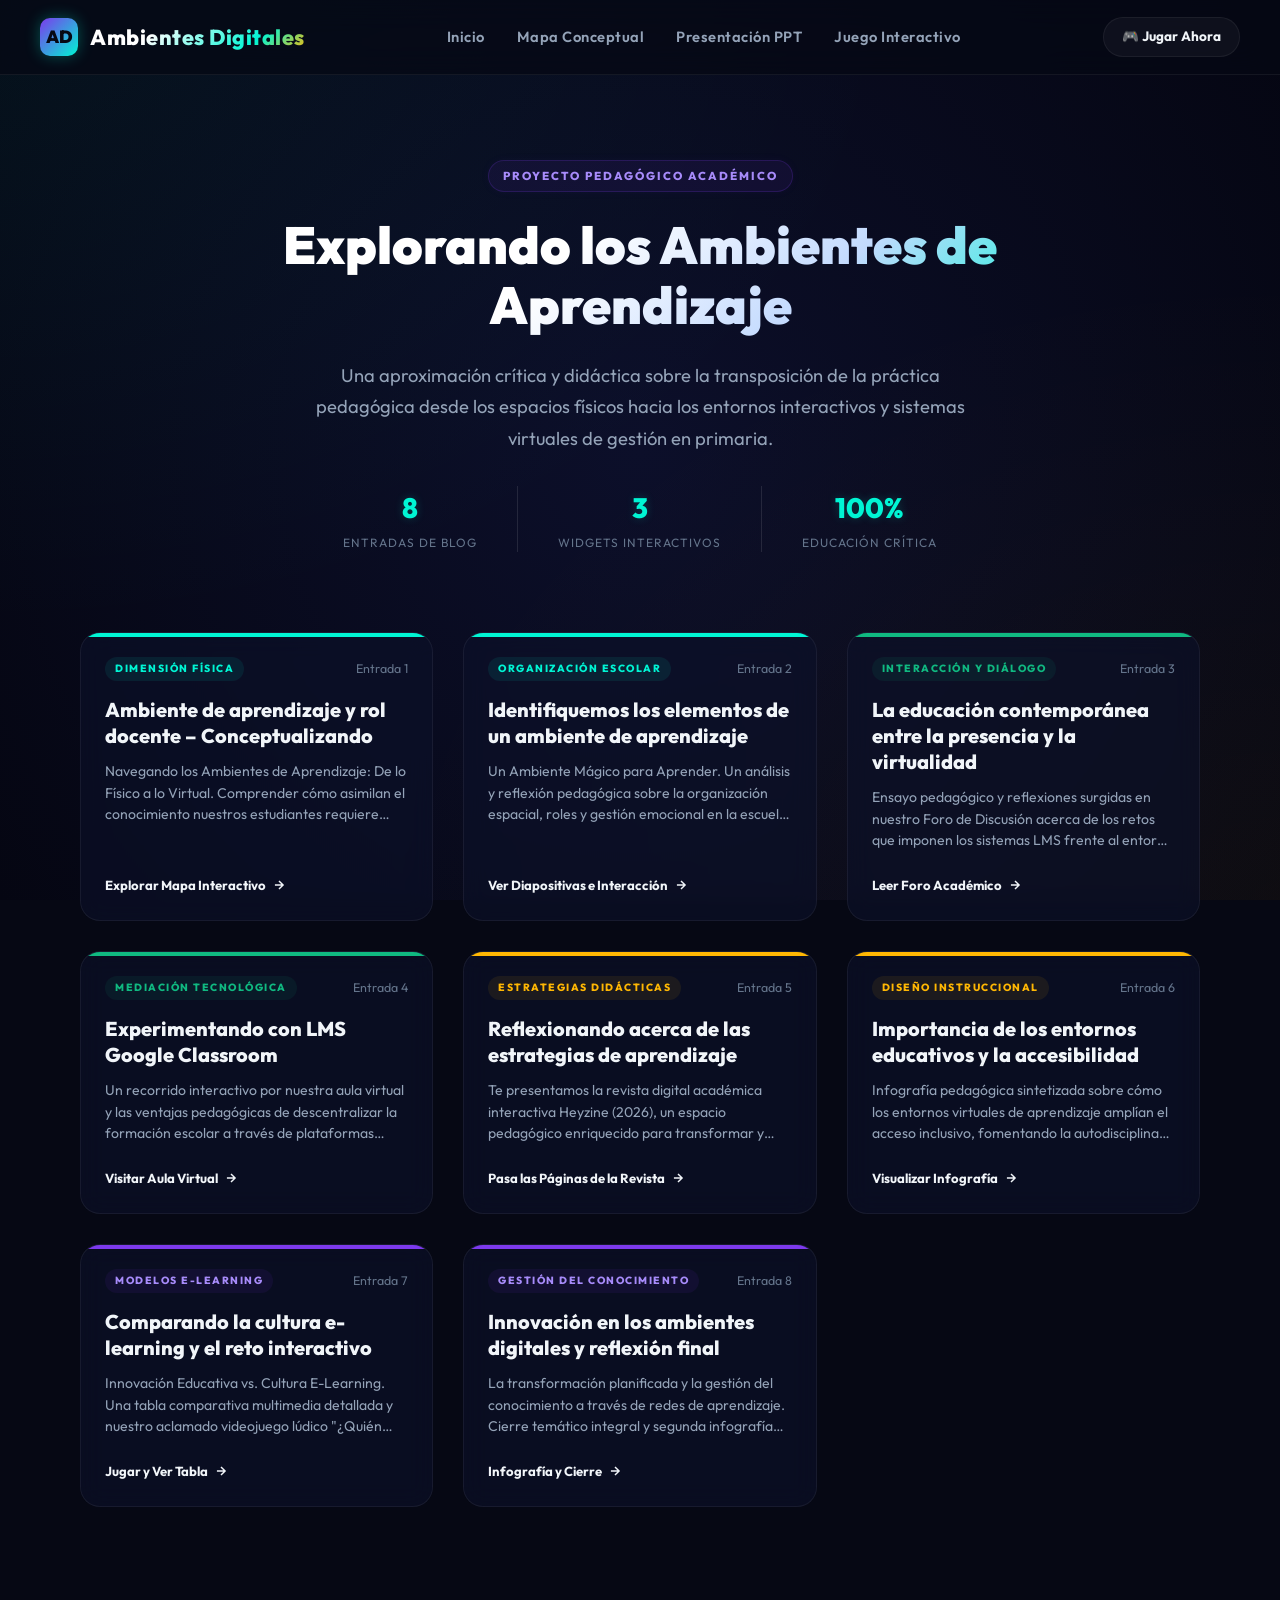
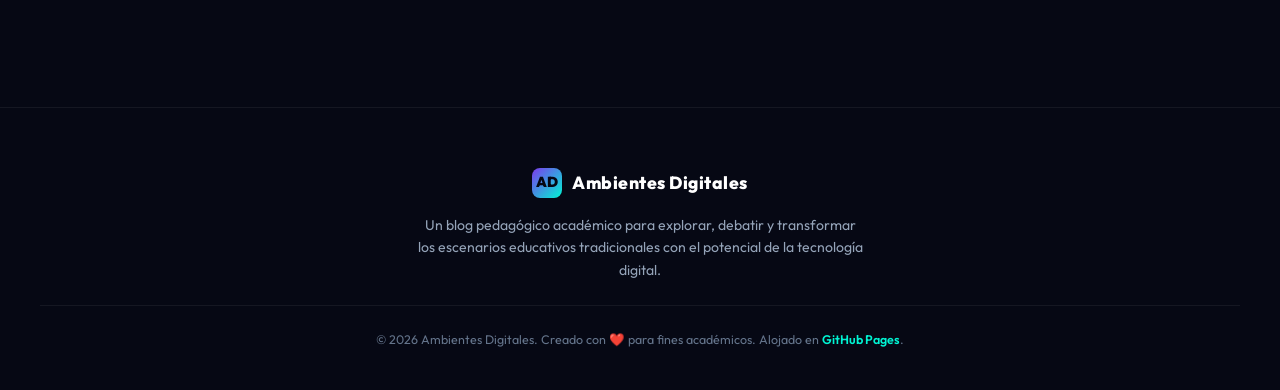
==== commit b3e2d0e2: "Se mejoró el despliegue de las imágenes en el mapa conceptual" ====
--- a/index.html
+++ b/index.html
@@ -37,7 +37,7 @@
     <header class="hero-section">
         <span class="hero-badge">PROYECTO PEDAGÓGICO ACADÉMICO</span>
         <h2>Explorando los Ambientes de Aprendizaje</h2>
-        <p>Una investigación crítica y didáctica sobre la transposición de la práctica pedagógica desde los espacios
+        <p>Una aproximación crítica y didáctica sobre la transposición de la práctica pedagógica desde los espacios
             físicos hacia los entornos interactivos y sistemas virtuales de gestión en primaria.</p>
 
         <div class="hero-stats">
